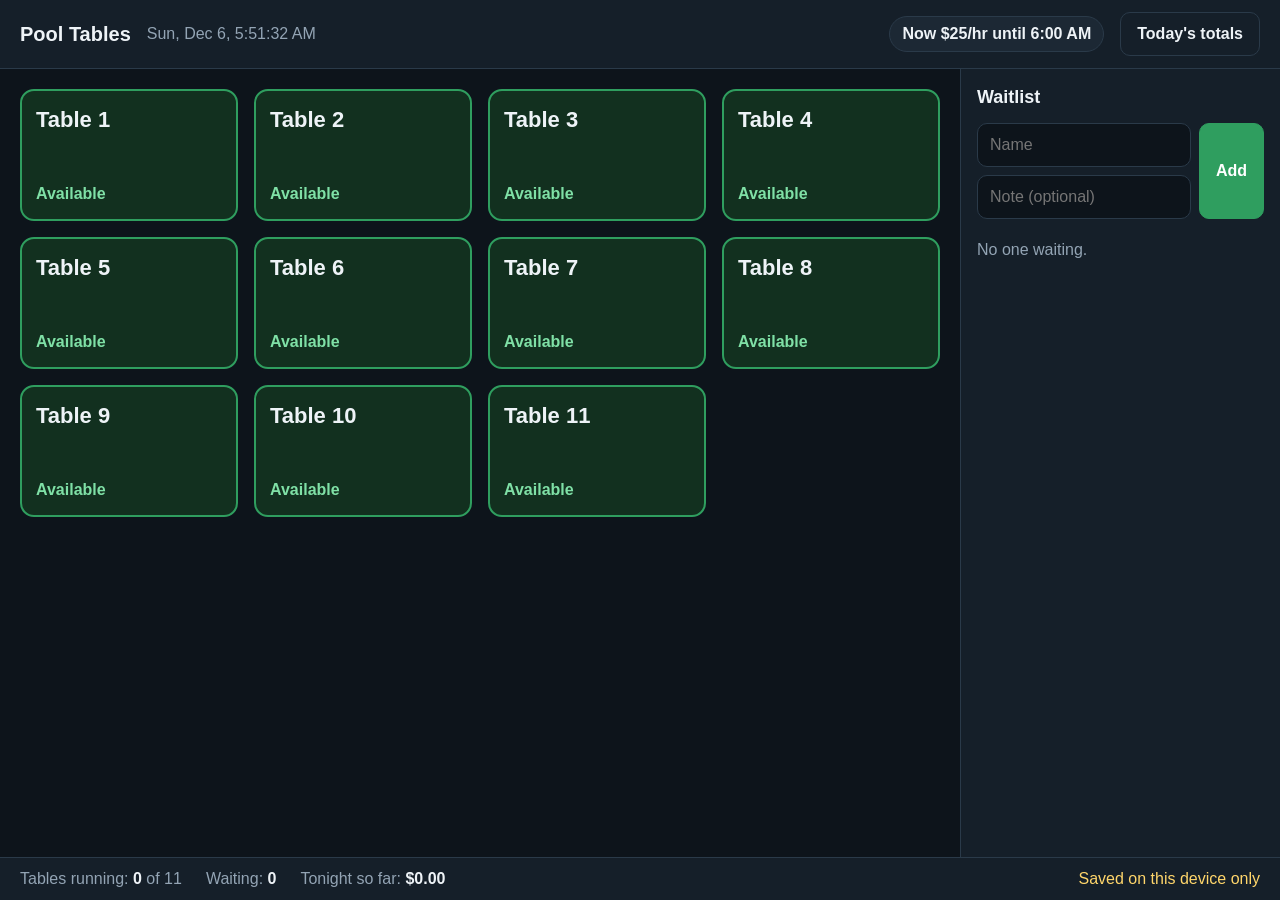
==== index.html @ 2a3f1373 "Pool hall table timer: tables, billing, waitlist, nightly totals Installable web app for running poo" ====
<!doctype html>
<html lang="en">
<head>
<meta charset="utf-8">
<meta name="viewport" content="width=device-width, initial-scale=1, viewport-fit=cover">
<title>Pool Tables</title>
<meta name="theme-color" content="#0d141b">
<meta name="apple-mobile-web-app-capable" content="yes">
<meta name="mobile-web-app-capable" content="yes">
<meta name="apple-mobile-web-app-status-bar-style" content="black-translucent">
<meta name="apple-mobile-web-app-title" content="Pool Tables">
<link rel="manifest" href="manifest.webmanifest">
<link rel="apple-touch-icon" href="icons/icon-180.png">
<link rel="icon" href="icons/icon-192.png">
<link rel="stylesheet" href="app.css">
</head>
<body>
<header class="topbar">
  <div class="brand">Pool Tables</div>
  <div class="clock" id="clock"></div>
  <div class="rate" id="rate"></div>
  <button class="btn ghost" id="todayBtn">Today's totals</button>
</header>

<main class="layout">
  <section class="tables" id="tables" aria-label="Tables"></section>

  <aside class="waitlist" aria-label="Waitlist">
    <div class="panel-head">
      <h2>Waitlist <span class="count" id="waitCount"></span></h2>
    </div>
    <form id="waitForm" class="wait-form" autocomplete="off">
      <input id="waitName" placeholder="Name" maxlength="40" enterkeyhint="done" aria-label="Name">
      <input id="waitNote" placeholder="Note (optional)" maxlength="60" aria-label="Note">
      <button class="btn primary" type="submit">Add</button>
    </form>
    <ol class="wait-list" id="waitList"></ol>
  </aside>
</main>

<footer class="statusbar" id="status"></footer>

<dialog id="sheet"><div id="sheetBody"></div></dialog>
<div class="toast" id="toast" role="status" aria-live="polite"></div>

<script type="module" src="src/main.js"></script>
</body>
</html>
---- app.css ----
:root {
  --bg: #0d141b;
  --panel: #151f29;
  --panel-2: #1c2834;
  --line: #2a3a49;
  --text: #eef3f7;
  --muted: #93a4b4;
  --free-bg: #12301f;
  --free-line: #2f9e5f;
  --free-text: #7fe0a6;
  --busy-bg: #3a2c06;
  --busy-line: #f2b632;
  --busy-text: #ffd66b;
  --danger: #e5484d;
  --primary: #2f9e5f;
  --radius: 14px;
  color-scheme: dark;
}

* { box-sizing: border-box; }
html, body { height: 100%; }
body {
  margin: 0;
  background: var(--bg);
  color: var(--text);
  font: 16px/1.4 -apple-system, BlinkMacSystemFont, "Segoe UI", Roboto, sans-serif;
  display: flex;
  flex-direction: column;
  -webkit-tap-highlight-color: transparent;
  -webkit-user-select: none;
  user-select: none;
  padding: env(safe-area-inset-top) env(safe-area-inset-right) env(safe-area-inset-bottom) env(safe-area-inset-left);
}
input { -webkit-user-select: text; user-select: text; }

.topbar {
  display: flex; align-items: center; gap: 16px;
  padding: 12px 20px; border-bottom: 1px solid var(--line); background: var(--panel);
}
.brand { font-weight: 700; font-size: 20px; }
.clock { color: var(--muted); font-variant-numeric: tabular-nums; }
.rate {
  margin-left: auto; padding: 6px 12px; border-radius: 999px;
  background: var(--panel-2); border: 1px solid var(--line); font-weight: 600;
}

.layout { flex: 1; display: grid; grid-template-columns: 1fr 320px; min-height: 0; }

.tables {
  padding: 20px; display: grid; gap: 16px; align-content: start; overflow-y: auto;
  grid-template-columns: repeat(auto-fill, minmax(190px, 1fr));
}
.table-card {
  appearance: none; border: 2px solid; border-radius: var(--radius); color: inherit; font: inherit;
  min-height: 132px; padding: 14px; text-align: left; cursor: pointer;
  display: flex; flex-direction: column; gap: 4px; transition: transform .06s;
}
.table-card:active { transform: scale(.97); }
.table-card .t-name { font-size: 22px; font-weight: 700; }
.table-card.free { background: var(--free-bg); border-color: var(--free-line); }
.table-card.free .t-state { color: var(--free-text); font-weight: 600; margin-top: auto; }
.table-card.busy { background: var(--busy-bg); border-color: var(--busy-line); }
.table-card.busy .t-who { color: var(--busy-text); font-weight: 600; min-height: 1.4em; overflow: hidden; text-overflow: ellipsis; white-space: nowrap; }
.table-card .t-time { font-size: 28px; font-weight: 700; font-variant-numeric: tabular-nums; margin-top: auto; }
.table-card .t-charge { font-size: 18px; color: var(--busy-text); font-variant-numeric: tabular-nums; }

.waitlist { border-left: 1px solid var(--line); background: var(--panel); display: flex; flex-direction: column; min-height: 0; }
.panel-head { padding: 16px 16px 0; }
.panel-head h2 { margin: 0; font-size: 18px; }
.count { color: var(--muted); font-weight: 500; }
.wait-form { display: grid; grid-template-columns: 1fr auto; gap: 8px; padding: 12px 16px; }
.wait-form #waitName { grid-column: 1; }
.wait-form #waitNote { grid-column: 1; grid-row: 2; }
.wait-form button { grid-column: 2; grid-row: 1 / span 2; }
.wait-list { list-style: none; margin: 0; padding: 0 16px 16px; overflow-y: auto; flex: 1; counter-reset: w; }
.wait-item {
  display: grid; grid-template-columns: auto 1fr auto auto; gap: 10px; align-items: center;
  padding: 10px 0; border-bottom: 1px solid var(--line); counter-increment: w;
}
.wait-item::before { content: counter(w); color: var(--muted); width: 1.4em; text-align: right; font-variant-numeric: tabular-nums; }
.wait-name { font-weight: 600; overflow: hidden; text-overflow: ellipsis; white-space: nowrap; }
.wait-meta { color: var(--muted); font-size: 13px; }
.empty { color: var(--muted); padding: 8px 0; }

.statusbar {
  display: flex; gap: 24px; padding: 10px 20px; border-top: 1px solid var(--line);
  background: var(--panel); color: var(--muted); font-variant-numeric: tabular-nums;
}
.statusbar b { color: var(--text); }
.statusbar .warn { color: var(--busy-text); margin-left: auto; }

input {
  font: inherit; color: var(--text); background: var(--bg); border: 1px solid var(--line);
  border-radius: 10px; padding: 10px 12px; min-height: 44px; width: 100%;
}
input:focus { outline: 2px solid var(--free-line); outline-offset: 0; }

.btn {
  appearance: none; font: inherit; font-weight: 600; border-radius: 10px; min-height: 44px;
  padding: 10px 16px; border: 1px solid var(--line); background: var(--panel-2); color: var(--text); cursor: pointer;
}
.btn:active { filter: brightness(1.2); }
.btn:disabled { opacity: .35; cursor: default; }
.btn.primary { background: var(--primary); border-color: var(--primary); color: #fff; }
.btn.danger { background: var(--danger); border-color: var(--danger); color: #fff; }
.btn.ghost { background: transparent; }
.btn.big { min-height: 60px; font-size: 20px; width: 100%; }
.btn.small { min-height: 36px; padding: 6px 10px; font-size: 14px; }
.btn.link { background: none; border: none; color: var(--muted); text-decoration: underline; padding: 6px; min-height: 36px; }

dialog {
  border: 1px solid var(--line); border-radius: 18px; padding: 0; background: var(--panel); color: var(--text);
  width: min(520px, calc(100vw - 32px)); max-height: calc(100vh - 48px);
}
dialog::backdrop { background: rgba(0, 0, 0, .6); }
.sheet { padding: 22px; display: flex; flex-direction: column; gap: 14px; }
.sheet h3 { margin: 0; font-size: 24px; }
.sheet .sub { color: var(--muted); margin-top: -8px; }
.sheet-head { display: flex; align-items: start; justify-content: space-between; gap: 12px; }
.close-x { font-size: 22px; line-height: 1; padding: 8px 12px; }
.big-num { font-size: 56px; font-weight: 800; font-variant-numeric: tabular-nums; line-height: 1.1; }
.big-num.amber { color: var(--busy-text); }
.kv { display: grid; grid-template-columns: auto 1fr; gap: 6px 16px; font-variant-numeric: tabular-nums; }
.kv dt { color: var(--muted); }
.kv dd { margin: 0; text-align: right; }
.lines { border-top: 1px solid var(--line); padding-top: 10px; font-variant-numeric: tabular-nums; font-size: 15px; }
.lines div { display: flex; justify-content: space-between; gap: 12px; padding: 3px 0; color: var(--muted); }
.row { display: flex; gap: 10px; flex-wrap: wrap; }
.row > .btn { flex: 1; }
.choices { display: grid; grid-template-columns: repeat(auto-fill, minmax(120px, 1fr)); gap: 8px; }
.chip { min-height: 52px; }

.report { max-height: 46vh; overflow-y: auto; border-top: 1px solid var(--line); }
.report table { width: 100%; border-collapse: collapse; font-variant-numeric: tabular-nums; font-size: 15px; }
.report td, .report th { padding: 8px 6px; border-bottom: 1px solid var(--line); text-align: left; }
.report th { color: var(--muted); font-weight: 500; position: sticky; top: 0; background: var(--panel); }
.report .amt { text-align: right; }
.report .void td { color: var(--muted); text-decoration: line-through; }

.toast {
  position: fixed; left: 50%; bottom: 64px; transform: translateX(-50%) translateY(20px);
  background: #000; color: #fff; border: 1px solid var(--line); padding: 12px 18px; border-radius: 12px;
  opacity: 0; pointer-events: none; transition: opacity .2s, transform .2s; max-width: calc(100vw - 32px);
}
.toast.show { opacity: 1; transform: translateX(-50%) translateY(0); }
.toast.error { background: #3b0d0f; border-color: var(--danger); }

@media (max-width: 820px) {
  .layout { grid-template-columns: 1fr; grid-template-rows: auto auto; overflow-y: auto; }
  .tables { overflow: visible; grid-template-columns: repeat(auto-fill, minmax(150px, 1fr)); padding: 16px; }
  .waitlist { border-left: none; border-top: 1px solid var(--line); }
  .topbar { flex-wrap: wrap; padding: 10px 16px; gap: 10px; }
  .rate { margin-left: 0; }
  .statusbar { flex-wrap: wrap; gap: 8px 16px; padding: 10px 16px; }
}
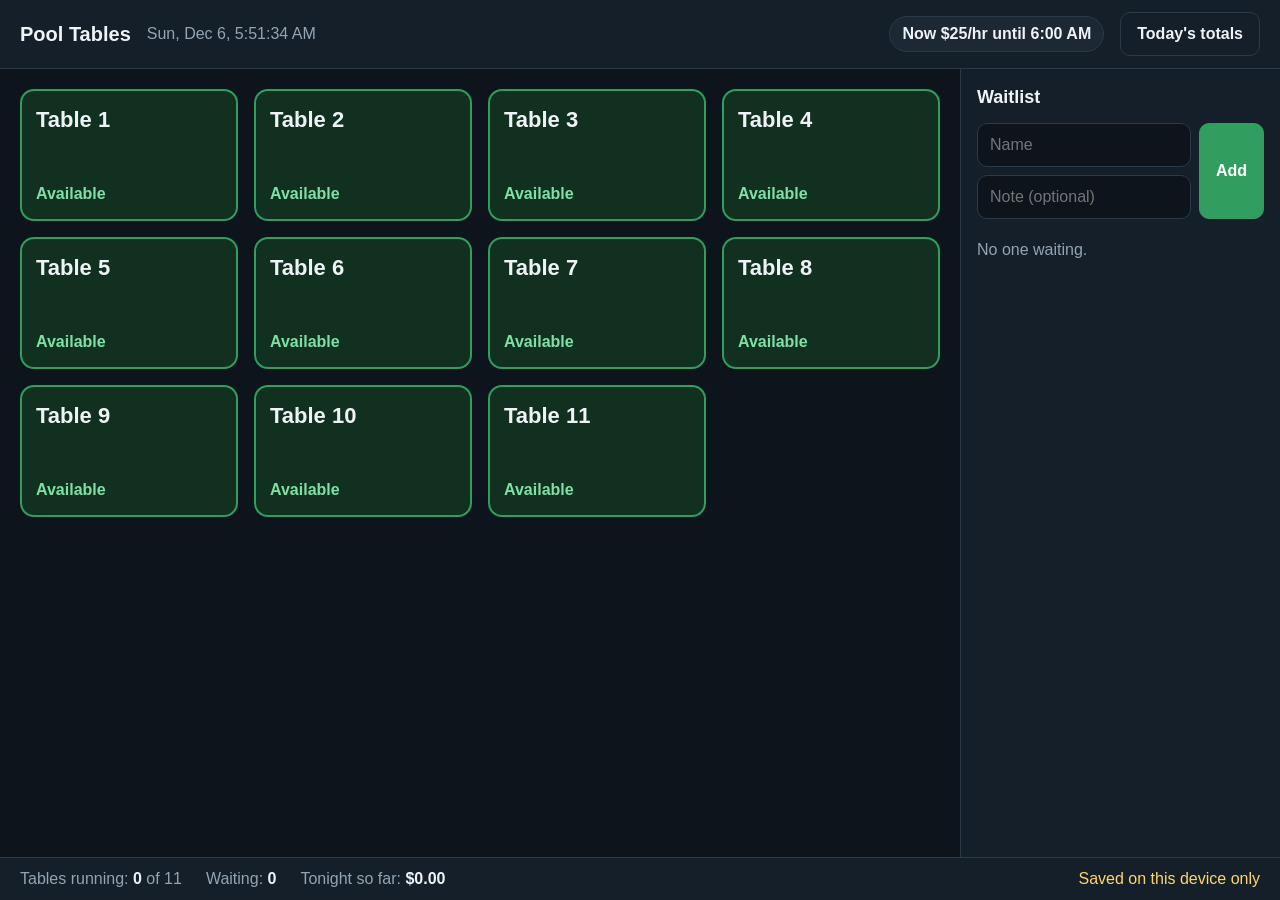
==== commit 8cd492be: "Add spreadsheet export and full backup/restore Tonight's totals now has buttons to export one night " ====
--- a/index.html
+++ b/index.html
@@ -42,6 +42,7 @@
 
 <dialog id="sheet"><div id="sheetBody"></div></dialog>
 <div class="toast" id="toast" role="status" aria-live="polite"></div>
+<input type="file" id="restoreInput" accept=".json,application/json" hidden>
 
 <script type="module" src="src/main.js"></script>
 </body>
--- a/app.css
+++ b/app.css
@@ -137,6 +137,9 @@
 .report .amt { text-align: right; }
 .report .void td { color: var(--muted); text-decoration: line-through; }
 
+.export { display: grid; gap: 8px; border-top: 1px solid var(--line); padding-top: 14px; }
+.export-title { color: var(--muted); font-size: 14px; font-weight: 600; }
+
 .toast {
   position: fixed; left: 50%; bottom: 64px; transform: translateX(-50%) translateY(20px);
   background: #000; color: #fff; border: 1px solid var(--line); padding: 12px 18px; border-radius: 12px;
